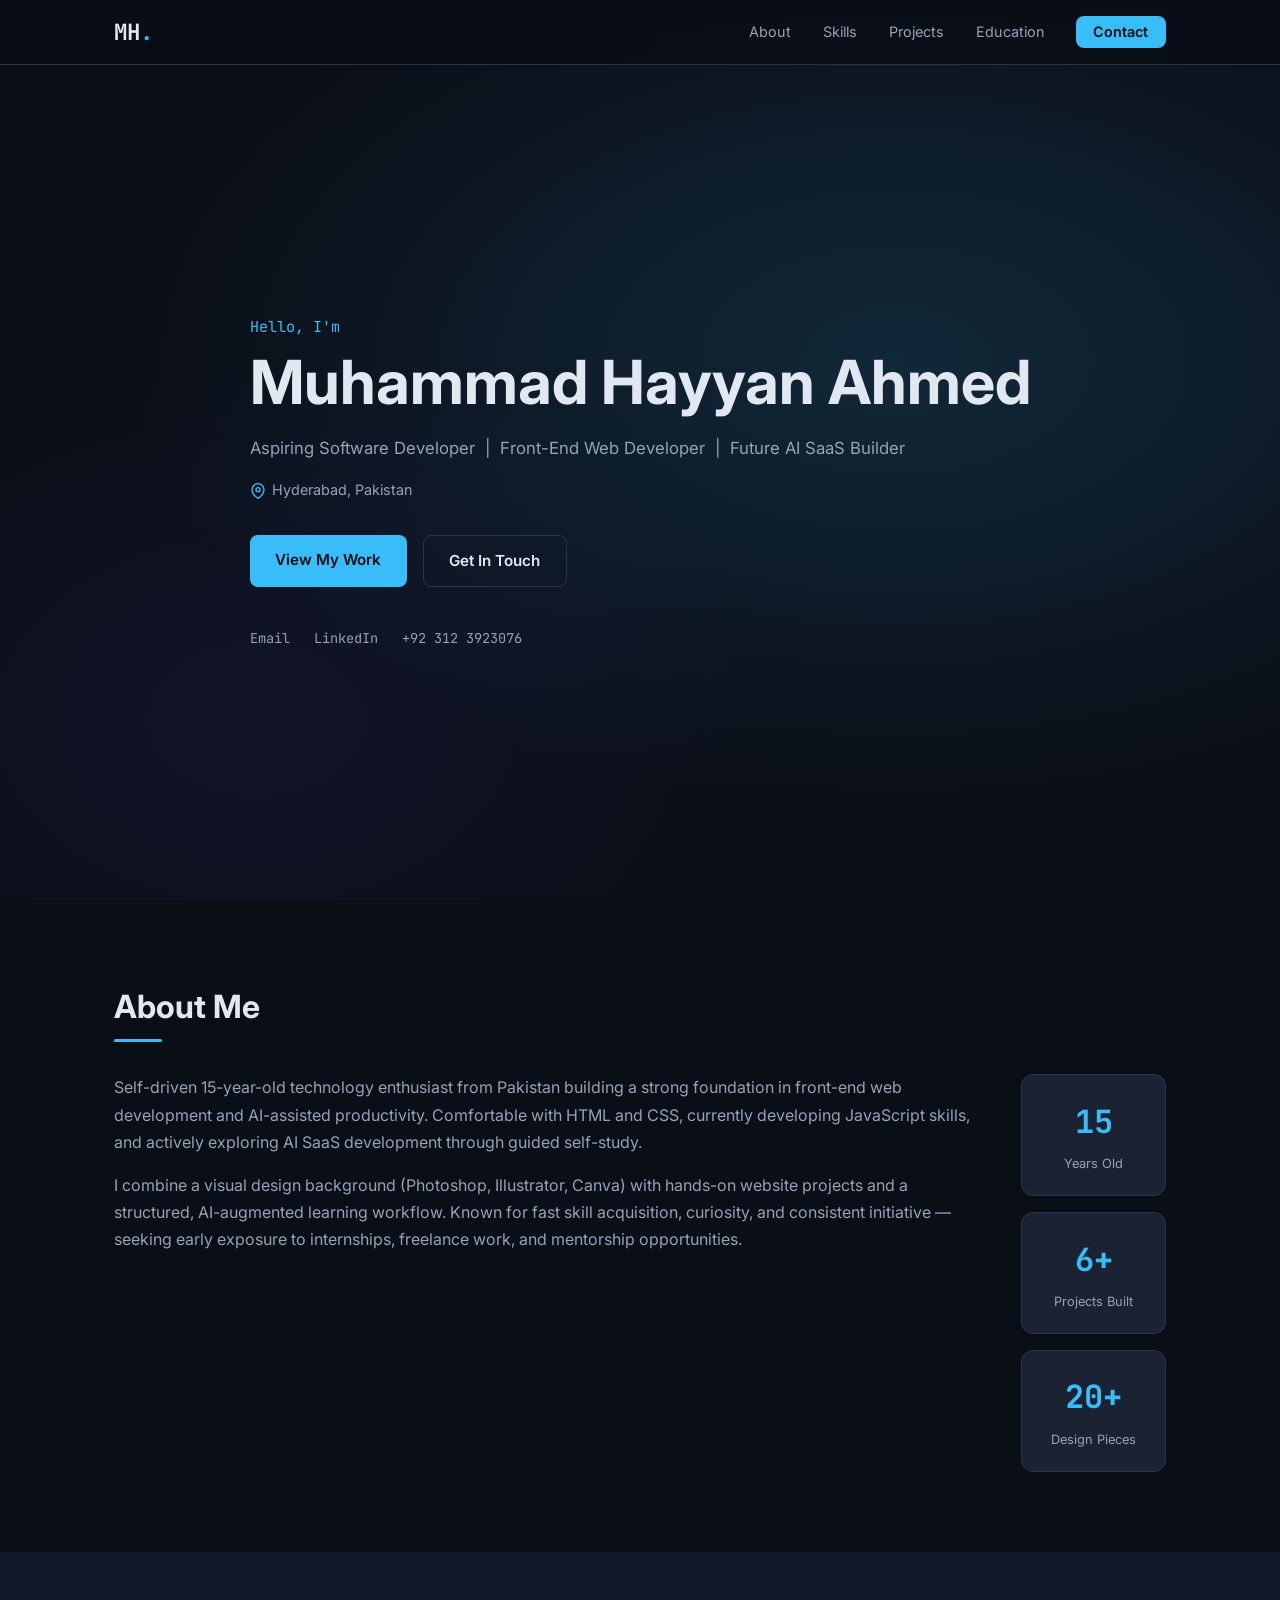
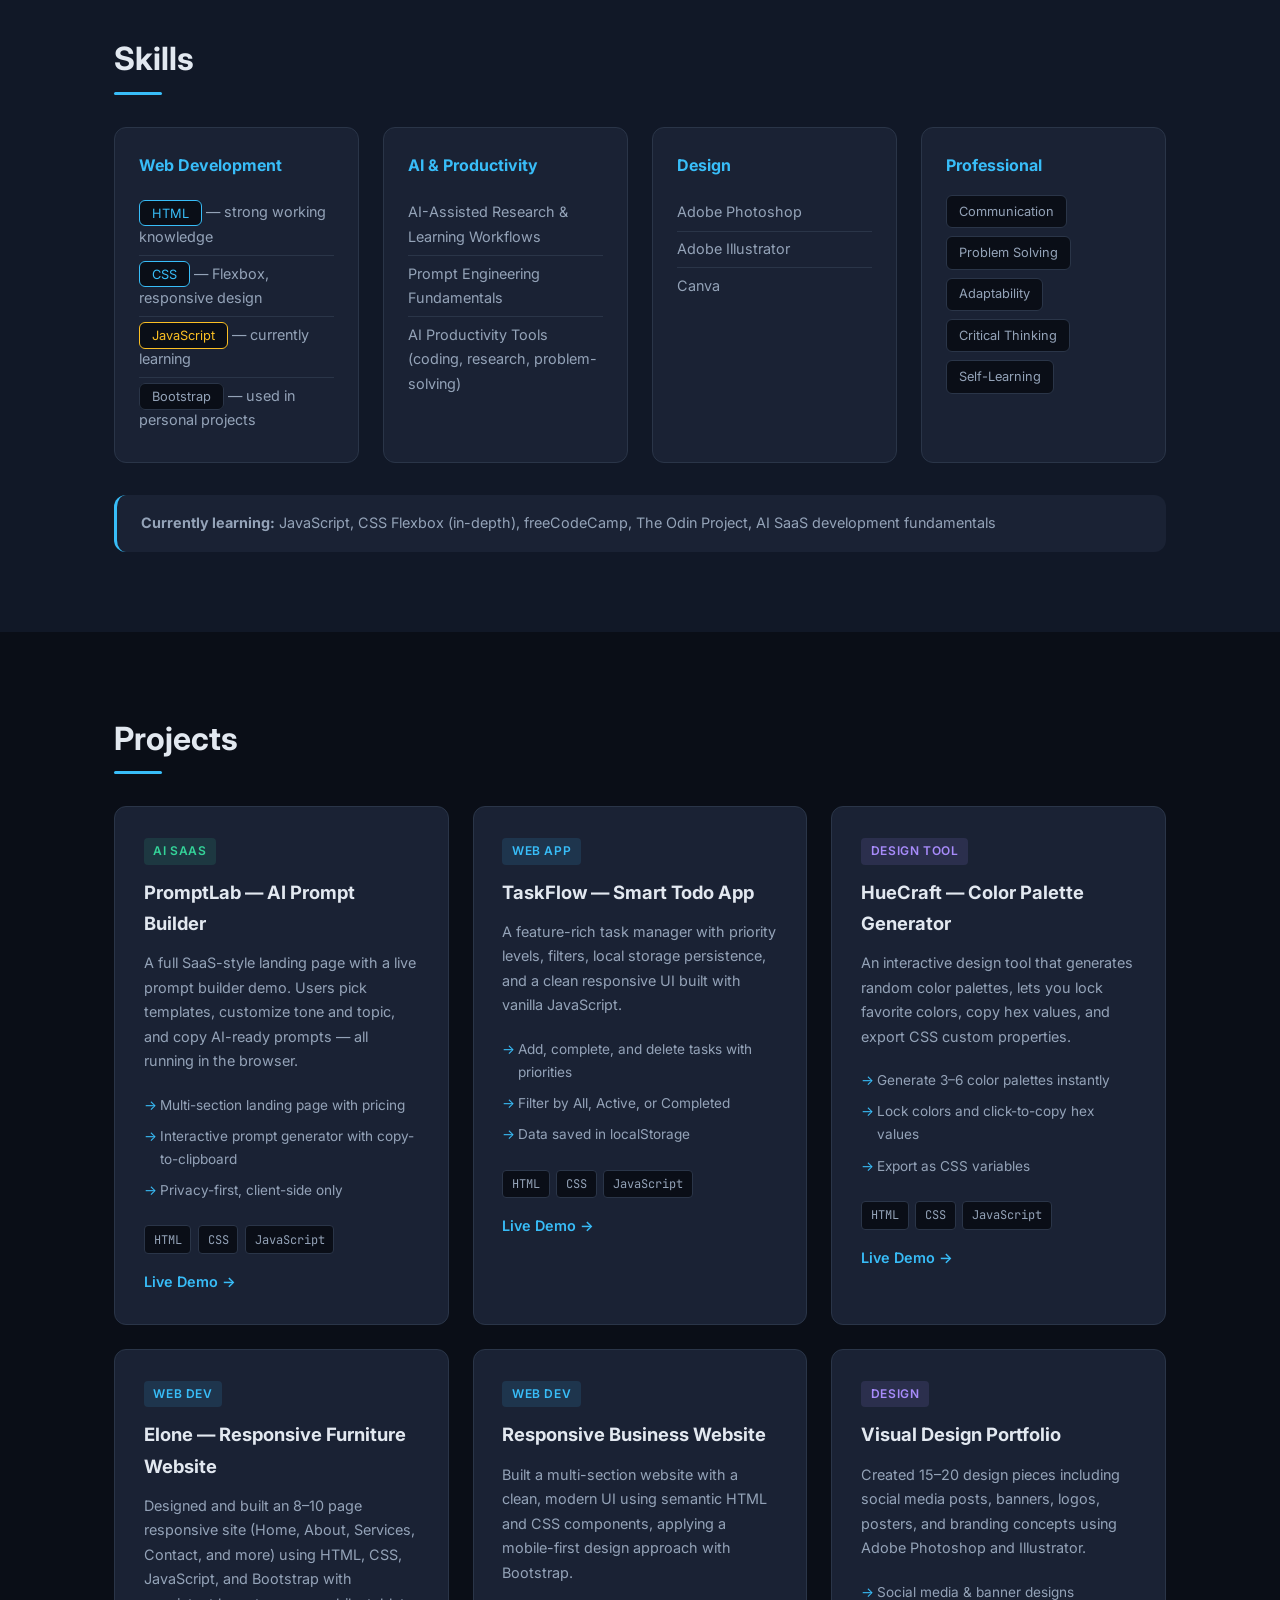
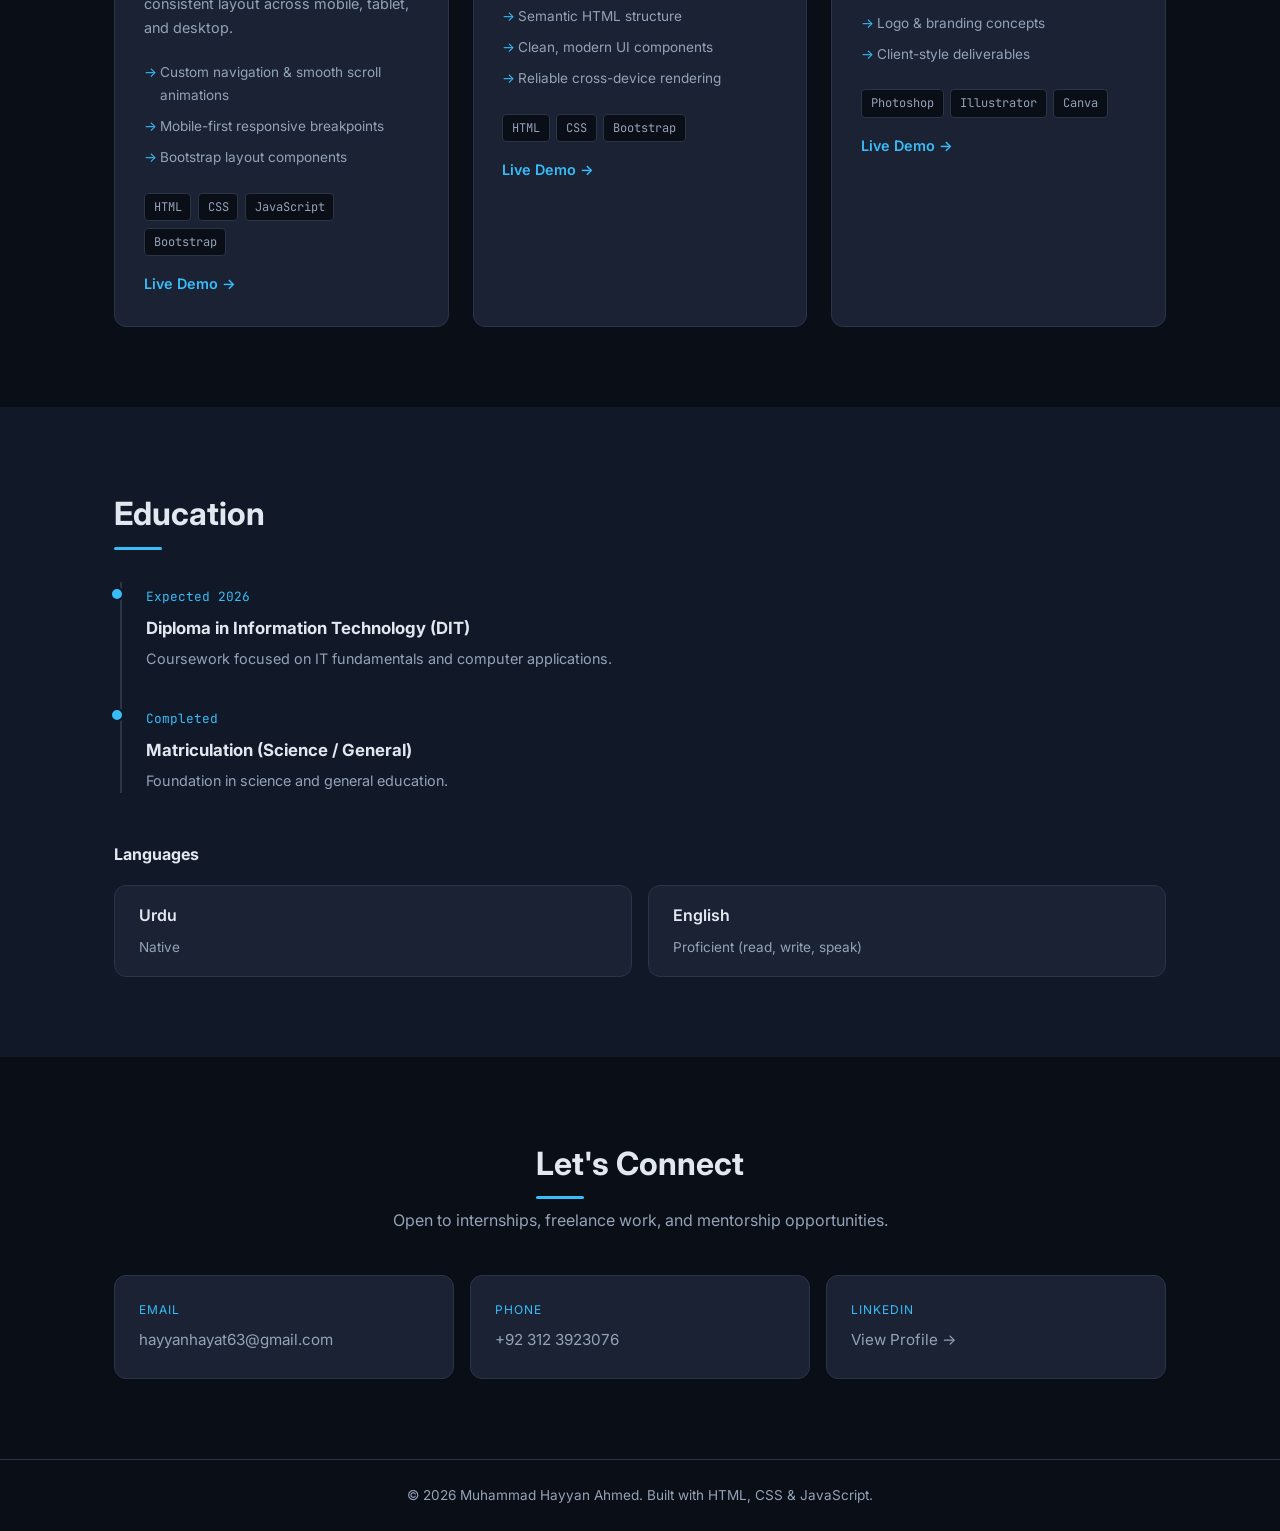
==== Hayyan.html @ 4a621d42 "Add personal portfolio with six interactive project demos." ====
<!DOCTYPE html>
<html lang="en">
<head>
  <meta charset="UTF-8">
  <meta name="viewport" content="width=device-width, initial-scale=1.0">
  <meta name="description" content="Muhammad Hayyan Ahmed — Aspiring Software Developer & Front-End Web Developer from Hyderabad, Pakistan.">
  <title>Muhammad Hayyan Ahmed | Portfolio</title>
  <link rel="stylesheet" href="styles.css">
  <link rel="preconnect" href="https://fonts.googleapis.com">
  <link rel="preconnect" href="https://fonts.gstatic.com" crossorigin>
  <link href="https://fonts.googleapis.com/css2?family=Inter:wght@400;500;600;700&family=JetBrains+Mono:wght@400;500&display=swap" rel="stylesheet">
</head>
<body>

  <header class="header" id="header">
    <nav class="nav container">
      <a href="#home" class="nav__logo">MH<span class="accent">.</span></a>
      <button class="nav__toggle" id="nav-toggle" aria-label="Toggle menu">
        <span></span><span></span><span></span>
      </button>
      <ul class="nav__menu" id="nav-menu">
        <li><a href="#about" class="nav__link">About</a></li>
        <li><a href="#skills" class="nav__link">Skills</a></li>
        <li><a href="#projects" class="nav__link">Projects</a></li>
        <li><a href="#education" class="nav__link">Education</a></li>
        <li><a href="#contact" class="nav__link nav__link--cta">Contact</a></li>
      </ul>
    </nav>
  </header>

  <main>
    <section class="hero" id="home">
      <div class="container hero__content">
        <p class="hero__greeting">Hello, I'm</p>
        <h1 class="hero__name">Muhammad Hayyan Ahmed</h1>
        <p class="hero__title">
          Aspiring Software Developer &nbsp;|&nbsp; Front-End Web Developer &nbsp;|&nbsp; Future AI SaaS Builder
        </p>
        <p class="hero__location">
          <svg width="16" height="16" viewBox="0 0 24 24" fill="none" stroke="currentColor" stroke-width="2"><path d="M21 10c0 7-9 13-9 13s-9-6-9-13a9 9 0 0 1 18 0z"/><circle cx="12" cy="10" r="3"/></svg>
          Hyderabad, Pakistan
        </p>
        <div class="hero__actions">
          <a href="#projects" class="btn btn--primary">View My Work</a>
          <a href="#contact" class="btn btn--outline">Get In Touch</a>
        </div>
        <div class="hero__social">
          <a href="mailto:hayyanhayat63@gmail.com" aria-label="Email">Email</a>
          <a href="https://linkedin.com/in/YOUR-LINKEDIN-USERNAME" target="_blank" rel="noopener" aria-label="LinkedIn">LinkedIn</a>
          <a href="tel:+923123923076" aria-label="Phone">+92 312 3923076</a>
        </div>
      </div>
      <div class="hero__bg"></div>
    </section>

    <section class="section" id="about">
      <div class="container">
        <h2 class="section__title">About Me</h2>
        <div class="about__grid">
          <div class="about__text">
            <p>
              Self-driven 15-year-old technology enthusiast from Pakistan building a strong foundation in front-end web development and AI-assisted productivity. Comfortable with HTML and CSS, currently developing JavaScript skills, and actively exploring AI SaaS development through guided self-study.
            </p>
            <p>
              I combine a visual design background (Photoshop, Illustrator, Canva) with hands-on website projects and a structured, AI-augmented learning workflow. Known for fast skill acquisition, curiosity, and consistent initiative — seeking early exposure to internships, freelance work, and mentorship opportunities.
            </p>
          </div>
          <div class="about__highlights">
            <div class="highlight-card">
              <span class="highlight-card__number">15</span>
              <span class="highlight-card__label">Years Old</span>
            </div>
            <div class="highlight-card">
              <span class="highlight-card__number">6+</span>
              <span class="highlight-card__label">Projects Built</span>
            </div>
            <div class="highlight-card">
              <span class="highlight-card__number">20+</span>
              <span class="highlight-card__label">Design Pieces</span>
            </div>
          </div>
        </div>
      </div>
    </section>

    <section class="section section--alt" id="skills">
      <div class="container">
        <h2 class="section__title">Skills</h2>
        <div class="skills__grid">
          <div class="skill-card">
            <h3 class="skill-card__title">Web Development</h3>
            <ul class="skill-list">
              <li><span class="skill-tag skill-tag--strong">HTML</span> — strong working knowledge</li>
              <li><span class="skill-tag skill-tag--strong">CSS</span> — Flexbox, responsive design</li>
              <li><span class="skill-tag skill-tag--learning">JavaScript</span> — currently learning</li>
              <li><span class="skill-tag">Bootstrap</span> — used in personal projects</li>
            </ul>
          </div>
          <div class="skill-card">
            <h3 class="skill-card__title">AI & Productivity</h3>
            <ul class="skill-list">
              <li>AI-Assisted Research & Learning Workflows</li>
              <li>Prompt Engineering Fundamentals</li>
              <li>AI Productivity Tools (coding, research, problem-solving)</li>
            </ul>
          </div>
          <div class="skill-card">
            <h3 class="skill-card__title">Design</h3>
            <ul class="skill-list">
              <li>Adobe Photoshop</li>
              <li>Adobe Illustrator</li>
              <li>Canva</li>
            </ul>
          </div>
          <div class="skill-card">
            <h3 class="skill-card__title">Professional</h3>
            <div class="skill-tags">
              <span class="skill-tag">Communication</span>
              <span class="skill-tag">Problem Solving</span>
              <span class="skill-tag">Adaptability</span>
              <span class="skill-tag">Critical Thinking</span>
              <span class="skill-tag">Self-Learning</span>
            </div>
          </div>
        </div>
        <p class="skills__learning">
          <strong>Currently learning:</strong> JavaScript, CSS Flexbox (in-depth), freeCodeCamp, The Odin Project, AI SaaS development fundamentals
        </p>
      </div>
    </section>

    <section class="section" id="projects">
      <div class="container">
        <h2 class="section__title">Projects</h2>
        <div class="projects__grid">

          <article class="project-card">
            <div class="project-card__header">
              <span class="project-card__badge project-card__badge--ai">AI SaaS</span>
              <h3 class="project-card__title">PromptLab — AI Prompt Builder</h3>
            </div>
            <p class="project-card__desc">
              A full SaaS-style landing page with a live prompt builder demo. Users pick templates, customize tone and topic, and copy AI-ready prompts — all running in the browser.
            </p>
            <ul class="project-card__features">
              <li>Multi-section landing page with pricing</li>
              <li>Interactive prompt generator with copy-to-clipboard</li>
              <li>Privacy-first, client-side only</li>
            </ul>
            <div class="project-card__tags">
              <span>HTML</span><span>CSS</span><span>JavaScript</span>
            </div>
            <a href="projects/promptlab/index.html" class="project-card__link" target="_blank">Live Demo →</a>
          </article>

          <article class="project-card">
            <div class="project-card__header">
              <span class="project-card__badge">Web App</span>
              <h3 class="project-card__title">TaskFlow — Smart Todo App</h3>
            </div>
            <p class="project-card__desc">
              A feature-rich task manager with priority levels, filters, local storage persistence, and a clean responsive UI built with vanilla JavaScript.
            </p>
            <ul class="project-card__features">
              <li>Add, complete, and delete tasks with priorities</li>
              <li>Filter by All, Active, or Completed</li>
              <li>Data saved in localStorage</li>
            </ul>
            <div class="project-card__tags">
              <span>HTML</span><span>CSS</span><span>JavaScript</span>
            </div>
            <a href="projects/taskflow/index.html" class="project-card__link" target="_blank">Live Demo →</a>
          </article>

          <article class="project-card">
            <div class="project-card__header">
              <span class="project-card__badge project-card__badge--design">Design Tool</span>
              <h3 class="project-card__title">HueCraft — Color Palette Generator</h3>
            </div>
            <p class="project-card__desc">
              An interactive design tool that generates random color palettes, lets you lock favorite colors, copy hex values, and export CSS custom properties.
            </p>
            <ul class="project-card__features">
              <li>Generate 3–6 color palettes instantly</li>
              <li>Lock colors and click-to-copy hex values</li>
              <li>Export as CSS variables</li>
            </ul>
            <div class="project-card__tags">
              <span>HTML</span><span>CSS</span><span>JavaScript</span>
            </div>
            <a href="projects/huecraft/index.html" class="project-card__link" target="_blank">Live Demo →</a>
          </article>

          <article class="project-card">
            <div class="project-card__header">
              <span class="project-card__badge">Web Dev</span>
              <h3 class="project-card__title">Elone — Responsive Furniture Website</h3>
            </div>
            <p class="project-card__desc">
              Designed and built an 8–10 page responsive site (Home, About, Services, Contact, and more) using HTML, CSS, JavaScript, and Bootstrap with consistent layout across mobile, tablet, and desktop.
            </p>
            <ul class="project-card__features">
              <li>Custom navigation & smooth scroll animations</li>
              <li>Mobile-first responsive breakpoints</li>
              <li>Bootstrap layout components</li>
            </ul>
            <div class="project-card__tags">
              <span>HTML</span><span>CSS</span><span>JavaScript</span><span>Bootstrap</span>
            </div>
            <a href="projects/elone/index.html" class="project-card__link" target="_blank">Live Demo →</a>
          </article>

          <article class="project-card">
            <div class="project-card__header">
              <span class="project-card__badge">Web Dev</span>
              <h3 class="project-card__title">Responsive Business Website</h3>
            </div>
            <p class="project-card__desc">
              Built a multi-section website with a clean, modern UI using semantic HTML and CSS components, applying a mobile-first design approach with Bootstrap.
            </p>
            <ul class="project-card__features">
              <li>Semantic HTML structure</li>
              <li>Clean, modern UI components</li>
              <li>Reliable cross-device rendering</li>
            </ul>
            <div class="project-card__tags">
              <span>HTML</span><span>CSS</span><span>Bootstrap</span>
            </div>
            <a href="projects/business/index.html" class="project-card__link" target="_blank">Live Demo →</a>
          </article>

          <article class="project-card">
            <div class="project-card__header">
              <span class="project-card__badge project-card__badge--design">Design</span>
              <h3 class="project-card__title">Visual Design Portfolio</h3>
            </div>
            <p class="project-card__desc">
              Created 15–20 design pieces including social media posts, banners, logos, posters, and branding concepts using Adobe Photoshop and Illustrator.
            </p>
            <ul class="project-card__features">
              <li>Social media & banner designs</li>
              <li>Logo & branding concepts</li>
              <li>Client-style deliverables</li>
            </ul>
            <div class="project-card__tags">
              <span>Photoshop</span><span>Illustrator</span><span>Canva</span>
            </div>
            <a href="projects/design-portfolio/index.html" class="project-card__link" target="_blank">Live Demo →</a>
          </article>

        </div>
      </div>
    </section>

    <section class="section section--alt" id="education">
      <div class="container">
        <h2 class="section__title">Education</h2>
        <div class="timeline">
          <div class="timeline__item">
            <div class="timeline__dot"></div>
            <div class="timeline__content">
              <span class="timeline__date">Expected 2026</span>
              <h3>Diploma in Information Technology (DIT)</h3>
              <p>Coursework focused on IT fundamentals and computer applications.</p>
            </div>
          </div>
          <div class="timeline__item">
            <div class="timeline__dot"></div>
            <div class="timeline__content">
              <span class="timeline__date">Completed</span>
              <h3>Matriculation (Science / General)</h3>
              <p>Foundation in science and general education.</p>
            </div>
          </div>
        </div>
        <div class="languages">
          <h3>Languages</h3>
          <div class="languages__list">
            <div class="language-item">
              <span class="language-item__name">Urdu</span>
              <span class="language-item__level">Native</span>
            </div>
            <div class="language-item">
              <span class="language-item__name">English</span>
              <span class="language-item__level">Proficient (read, write, speak)</span>
            </div>
          </div>
        </div>
      </div>
    </section>

    <section class="section contact" id="contact">
      <div class="container">
        <h2 class="section__title">Let's Connect</h2>
        <p class="contact__subtitle">
          Open to internships, freelance work, and mentorship opportunities.
        </p>
        <div class="contact__grid">
          <a href="mailto:hayyanhayat63@gmail.com" class="contact-card">
            <span class="contact-card__label">Email</span>
            <span class="contact-card__value">hayyanhayat63@gmail.com</span>
          </a>
          <a href="tel:+923123923076" class="contact-card">
            <span class="contact-card__label">Phone</span>
            <span class="contact-card__value">+92 312 3923076</span>
          </a>
          <a href="https://linkedin.com/in/YOUR-LINKEDIN-USERNAME" target="_blank" rel="noopener" class="contact-card">
            <span class="contact-card__label">LinkedIn</span>
            <span class="contact-card__value">View Profile →</span>
          </a>
        </div>
      </div>
    </section>
  </main>

  <footer class="footer">
    <div class="container">
      <p>&copy; 2026 Muhammad Hayyan Ahmed. Built with HTML, CSS & JavaScript.</p>
    </div>
  </footer>

  <script src="script.js"></script>
    </body>
</html>
---- styles.css ----
:root {
  --bg: #0a0e17;
  --bg-alt: #111827;
  --surface: #1a2234;
  --border: #2a3548;
  --text: #e2e8f0;
  --text-muted: #94a3b8;
  --accent: #38bdf8;
  --accent-hover: #7dd3fc;
  --accent-glow: rgba(56, 189, 248, 0.15);
  --font: 'Inter', system-ui, sans-serif;
  --font-mono: 'JetBrains Mono', monospace;
  --radius: 12px;
  --transition: 0.25s ease;
}

*, *::before, *::after {
  box-sizing: border-box;
  margin: 0;
  padding: 0;
}

html {
  scroll-behavior: smooth;
}

body {
  font-family: var(--font);
  background: var(--bg);
  color: var(--text);
  line-height: 1.7;
}

a {
  color: inherit;
  text-decoration: none;
}

ul {
  list-style: none;
}

img {
  max-width: 100%;
  display: block;
}

.container {
  max-width: 1100px;
  margin: 0 auto;
  padding: 0 1.5rem;
}

.accent {
  color: var(--accent);
}

.header {
  position: fixed;
  top: 0;
  left: 0;
  right: 0;
  z-index: 100;
  background: rgba(10, 14, 23, 0.85);
  backdrop-filter: blur(12px);
  border-bottom: 1px solid var(--border);
}

.nav {
  display: flex;
  align-items: center;
  justify-content: space-between;
  height: 64px;
}

.nav__logo {
  font-size: 1.4rem;
  font-weight: 700;
  font-family: var(--font-mono);
}

.nav__menu {
  display: flex;
  gap: 2rem;
  align-items: center;
}

.nav__link {
  font-size: 0.9rem;
  color: var(--text-muted);
  transition: color var(--transition);
}

.nav__link:hover {
  color: var(--accent);
}

.nav__link--cta {
  background: var(--accent);
  color: var(--bg) !important;
  padding: 0.45rem 1.1rem;
  border-radius: 8px;
  font-weight: 600;
}

.nav__link--cta:hover {
  background: var(--accent-hover);
}

.nav__toggle {
  display: none;
  flex-direction: column;
  gap: 5px;
  background: none;
  border: none;
  cursor: pointer;
  padding: 4px;
}

.nav__toggle span {
  display: block;
  width: 24px;
  height: 2px;
  background: var(--text);
  transition: var(--transition);
}

.hero {
  position: relative;
  min-height: 100vh;
  display: flex;
  align-items: center;
  padding-top: 64px;
  overflow: hidden;
}

.hero__bg {
  position: absolute;
  inset: 0;
  background:
    radial-gradient(ellipse 60% 50% at 70% 40%, var(--accent-glow), transparent),
    radial-gradient(ellipse 40% 40% at 20% 80%, rgba(99, 102, 241, 0.08), transparent);
  pointer-events: none;
}

.hero__content {
  position: relative;
  z-index: 1;
  padding: 4rem 1.5rem;
}

.hero__greeting {
  font-family: var(--font-mono);
  color: var(--accent);
  font-size: 0.95rem;
  margin-bottom: 0.5rem;
}

.hero__name {
  font-size: clamp(2.2rem, 6vw, 3.8rem);
  font-weight: 700;
  line-height: 1.15;
  margin-bottom: 1rem;
}

.hero__title {
  color: var(--text-muted);
  font-size: clamp(0.9rem, 2.5vw, 1.05rem);
  max-width: 680px;
  margin-bottom: 1rem;
}

.hero__location {
  display: flex;
  align-items: center;
  gap: 0.4rem;
  color: var(--text-muted);
  font-size: 0.9rem;
  margin-bottom: 2rem;
}

.hero__location svg {
  color: var(--accent);
}

.hero__actions {
  display: flex;
  gap: 1rem;
  flex-wrap: wrap;
  margin-bottom: 2.5rem;
}

.btn {
  display: inline-block;
  padding: 0.75rem 1.6rem;
  border-radius: 8px;
  font-weight: 600;
  font-size: 0.95rem;
  transition: var(--transition);
}

.btn--primary {
  background: var(--accent);
  color: var(--bg);
}

.btn--primary:hover {
  background: var(--accent-hover);
  transform: translateY(-2px);
}

.btn--outline {
  border: 1px solid var(--border);
  color: var(--text);
}

.btn--outline:hover {
  border-color: var(--accent);
  color: var(--accent);
}

.hero__social {
  display: flex;
  gap: 1.5rem;
  flex-wrap: wrap;
}

.hero__social a {
  font-size: 0.85rem;
  color: var(--text-muted);
  font-family: var(--font-mono);
  transition: color var(--transition);
}

.hero__social a:hover {
  color: var(--accent);
}

.section {
  padding: 5rem 0;
}

.section--alt {
  background: var(--bg-alt);
}

.section__title {
  font-size: clamp(1.6rem, 4vw, 2rem);
  margin-bottom: 2.5rem;
  position: relative;
  display: inline-block;
}

.section__title::after {
  content: '';
  position: absolute;
  bottom: -8px;
  left: 0;
  width: 48px;
  height: 3px;
  background: var(--accent);
  border-radius: 2px;
}

.about__grid {
  display: grid;
  grid-template-columns: 1fr auto;
  gap: 3rem;
  align-items: start;
}

.about__text p {
  color: var(--text-muted);
  margin-bottom: 1rem;
}

.about__highlights {
  display: flex;
  flex-direction: column;
  gap: 1rem;
}

.highlight-card {
  background: var(--surface);
  border: 1px solid var(--border);
  border-radius: var(--radius);
  padding: 1.2rem 1.8rem;
  text-align: center;
  min-width: 140px;
}

.highlight-card__number {
  display: block;
  font-size: 2rem;
  font-weight: 700;
  color: var(--accent);
  font-family: var(--font-mono);
}

.highlight-card__label {
  font-size: 0.8rem;
  color: var(--text-muted);
}

.skills__grid {
  display: grid;
  grid-template-columns: repeat(auto-fit, minmax(240px, 1fr));
  gap: 1.5rem;
  margin-bottom: 2rem;
}

.skill-card {
  background: var(--surface);
  border: 1px solid var(--border);
  border-radius: var(--radius);
  padding: 1.5rem;
}

.skill-card__title {
  font-size: 1rem;
  margin-bottom: 1rem;
  color: var(--accent);
}

.skill-list li {
  color: var(--text-muted);
  font-size: 0.9rem;
  padding: 0.35rem 0;
  border-bottom: 1px solid var(--border);
}

.skill-list li:last-child {
  border-bottom: none;
}

.skill-tags {
  display: flex;
  flex-wrap: wrap;
  gap: 0.5rem;
}

.skill-tag {
  background: var(--bg);
  border: 1px solid var(--border);
  padding: 0.3rem 0.75rem;
  border-radius: 6px;
  font-size: 0.8rem;
  color: var(--text-muted);
}

.skill-tag--strong {
  border-color: var(--accent);
  color: var(--accent);
}

.skill-tag--learning {
  border-color: #fbbf24;
  color: #fbbf24;
}

.skills__learning {
  color: var(--text-muted);
  font-size: 0.9rem;
  padding: 1rem 1.5rem;
  background: var(--surface);
  border-radius: var(--radius);
  border-left: 3px solid var(--accent);
}

.projects__grid {
  display: grid;
  grid-template-columns: repeat(auto-fit, minmax(300px, 1fr));
  gap: 1.5rem;
}

.project-card {
  background: var(--surface);
  border: 1px solid var(--border);
  border-radius: var(--radius);
  padding: 1.8rem;
  transition: var(--transition);
}

.project-card:hover {
  border-color: var(--accent);
  transform: translateY(-4px);
  box-shadow: 0 8px 32px var(--accent-glow);
}

.project-card__badge {
  display: inline-block;
  font-size: 0.75rem;
  font-weight: 600;
  text-transform: uppercase;
  letter-spacing: 0.05em;
  background: rgba(56, 189, 248, 0.12);
  color: var(--accent);
  padding: 0.2rem 0.6rem;
  border-radius: 4px;
  margin-bottom: 0.75rem;
}

.project-card__badge--design {
  background: rgba(167, 139, 250, 0.12);
  color: #a78bfa;
}

.project-card__badge--ai {
  background: rgba(52, 211, 153, 0.12);
  color: #34d399;
}

.project-card__link {
  display: inline-block;
  margin-top: 1rem;
  font-size: 0.9rem;
  font-weight: 600;
  color: var(--accent);
  transition: color var(--transition);
}

.project-card__link:hover {
  color: var(--accent-hover);
}

.project-card__title {
  font-size: 1.15rem;
  margin-bottom: 0.75rem;
}

.project-card__desc {
  color: var(--text-muted);
  font-size: 0.9rem;
  margin-bottom: 1rem;
}

.project-card__features li {
  color: var(--text-muted);
  font-size: 0.85rem;
  padding: 0.25rem 0;
  padding-left: 1rem;
  position: relative;
}

.project-card__features li::before {
  content: '→';
  position: absolute;
  left: 0;
  color: var(--accent);
}

.project-card__tags {
  display: flex;
  flex-wrap: wrap;
  gap: 0.4rem;
  margin-top: 1.2rem;
}

.project-card__tags span {
  font-size: 0.75rem;
  font-family: var(--font-mono);
  background: var(--bg);
  border: 1px solid var(--border);
  padding: 0.2rem 0.55rem;
  border-radius: 4px;
  color: var(--text-muted);
}

.timeline {
  position: relative;
  padding-left: 2rem;
  margin-bottom: 3rem;
}

.timeline::before {
  content: '';
  position: absolute;
  left: 6px;
  top: 0;
  bottom: 0;
  width: 2px;
  background: var(--border);
}

.timeline__item {
  position: relative;
  margin-bottom: 2rem;
}

.timeline__dot {
  position: absolute;
  left: -2rem;
  top: 0.3rem;
  width: 14px;
  height: 14px;
  background: var(--accent);
  border-radius: 50%;
  border: 2px solid var(--bg-alt);
  transform: translateX(-4px);
}

.timeline__date {
  font-size: 0.8rem;
  font-family: var(--font-mono);
  color: var(--accent);
}

.timeline__content h3 {
  font-size: 1.05rem;
  margin: 0.3rem 0;
}

.timeline__content p {
  color: var(--text-muted);
  font-size: 0.9rem;
}

.languages h3 {
  font-size: 1rem;
  margin-bottom: 1rem;
}

.languages__list {
  display: flex;
  gap: 1rem;
  flex-wrap: wrap;
}

.language-item {
  background: var(--surface);
  border: 1px solid var(--border);
  border-radius: var(--radius);
  padding: 1rem 1.5rem;
  flex: 1;
  min-width: 200px;
}

.language-item__name {
  display: block;
  font-weight: 600;
  margin-bottom: 0.25rem;
}

.language-item__level {
  font-size: 0.85rem;
  color: var(--text-muted);
}

.contact {
  text-align: center;
}

.contact__subtitle {
  color: var(--text-muted);
  margin: -1.5rem 0 2.5rem;
}

.contact__grid {
  display: grid;
  grid-template-columns: repeat(auto-fit, minmax(240px, 1fr));
  gap: 1rem;
}

.contact-card {
  background: var(--surface);
  border: 1px solid var(--border);
  border-radius: var(--radius);
  padding: 1.5rem;
  transition: var(--transition);
  text-align: left;
}

.contact-card:hover {
  border-color: var(--accent);
  transform: translateY(-3px);
}

.contact-card__label {
  display: block;
  font-size: 0.75rem;
  text-transform: uppercase;
  letter-spacing: 0.08em;
  color: var(--accent);
  margin-bottom: 0.4rem;
}

.contact-card__value {
  font-size: 0.95rem;
  color: var(--text-muted);
}

.footer {
  border-top: 1px solid var(--border);
  padding: 1.5rem 0;
  text-align: center;
  color: var(--text-muted);
  font-size: 0.85rem;
}

@media (max-width: 768px) {
  .nav__toggle {
    display: flex;
  }

  .nav__menu {
    position: fixed;
    top: 64px;
    left: 0;
    right: 0;
    background: var(--bg-alt);
    flex-direction: column;
    padding: 2rem;
    gap: 1.5rem;
    border-bottom: 1px solid var(--border);
    transform: translateY(-120%);
    opacity: 0;
    transition: var(--transition);
    pointer-events: none;
  }

  .nav__menu.active {
    transform: translateY(0);
    opacity: 1;
    pointer-events: all;
  }

  .about__grid {
    grid-template-columns: 1fr;
  }

  .about__highlights {
    flex-direction: row;
    flex-wrap: wrap;
  }

  .highlight-card {
    flex: 1;
    min-width: 100px;
  }
}
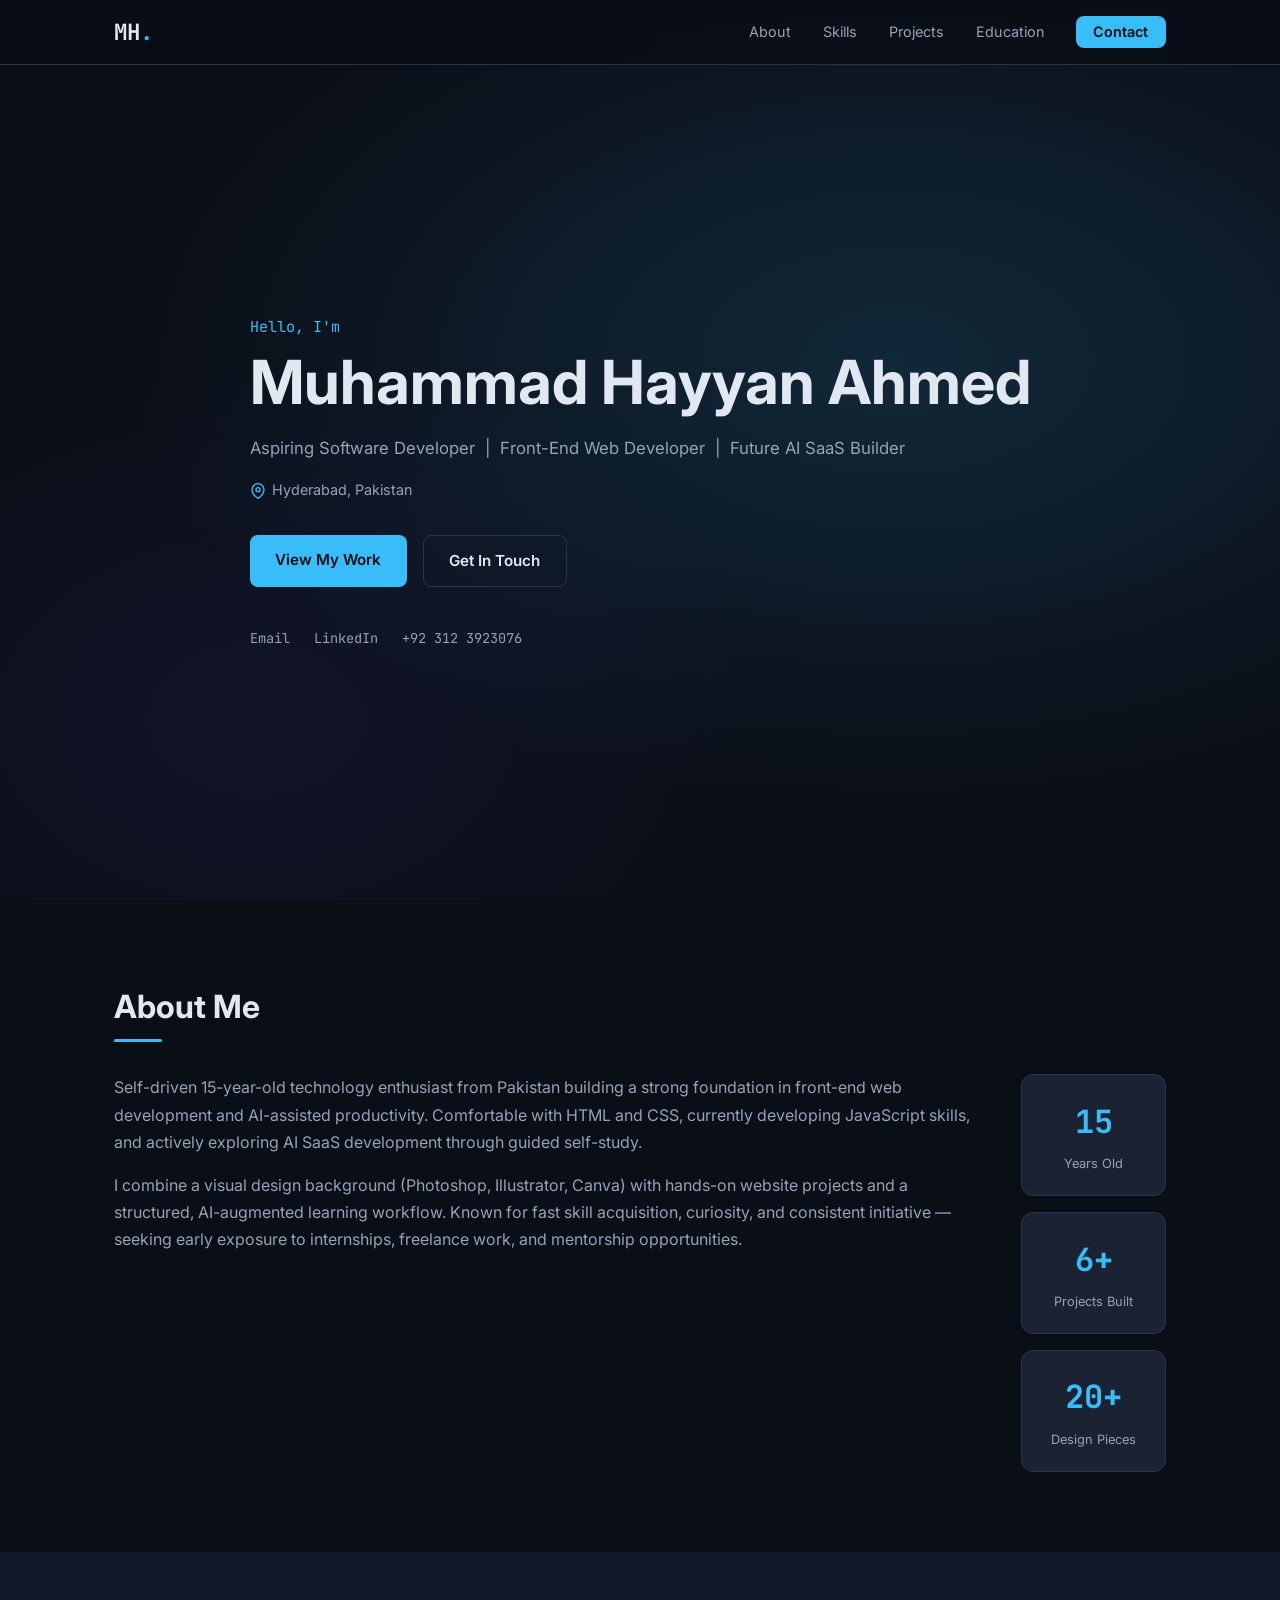
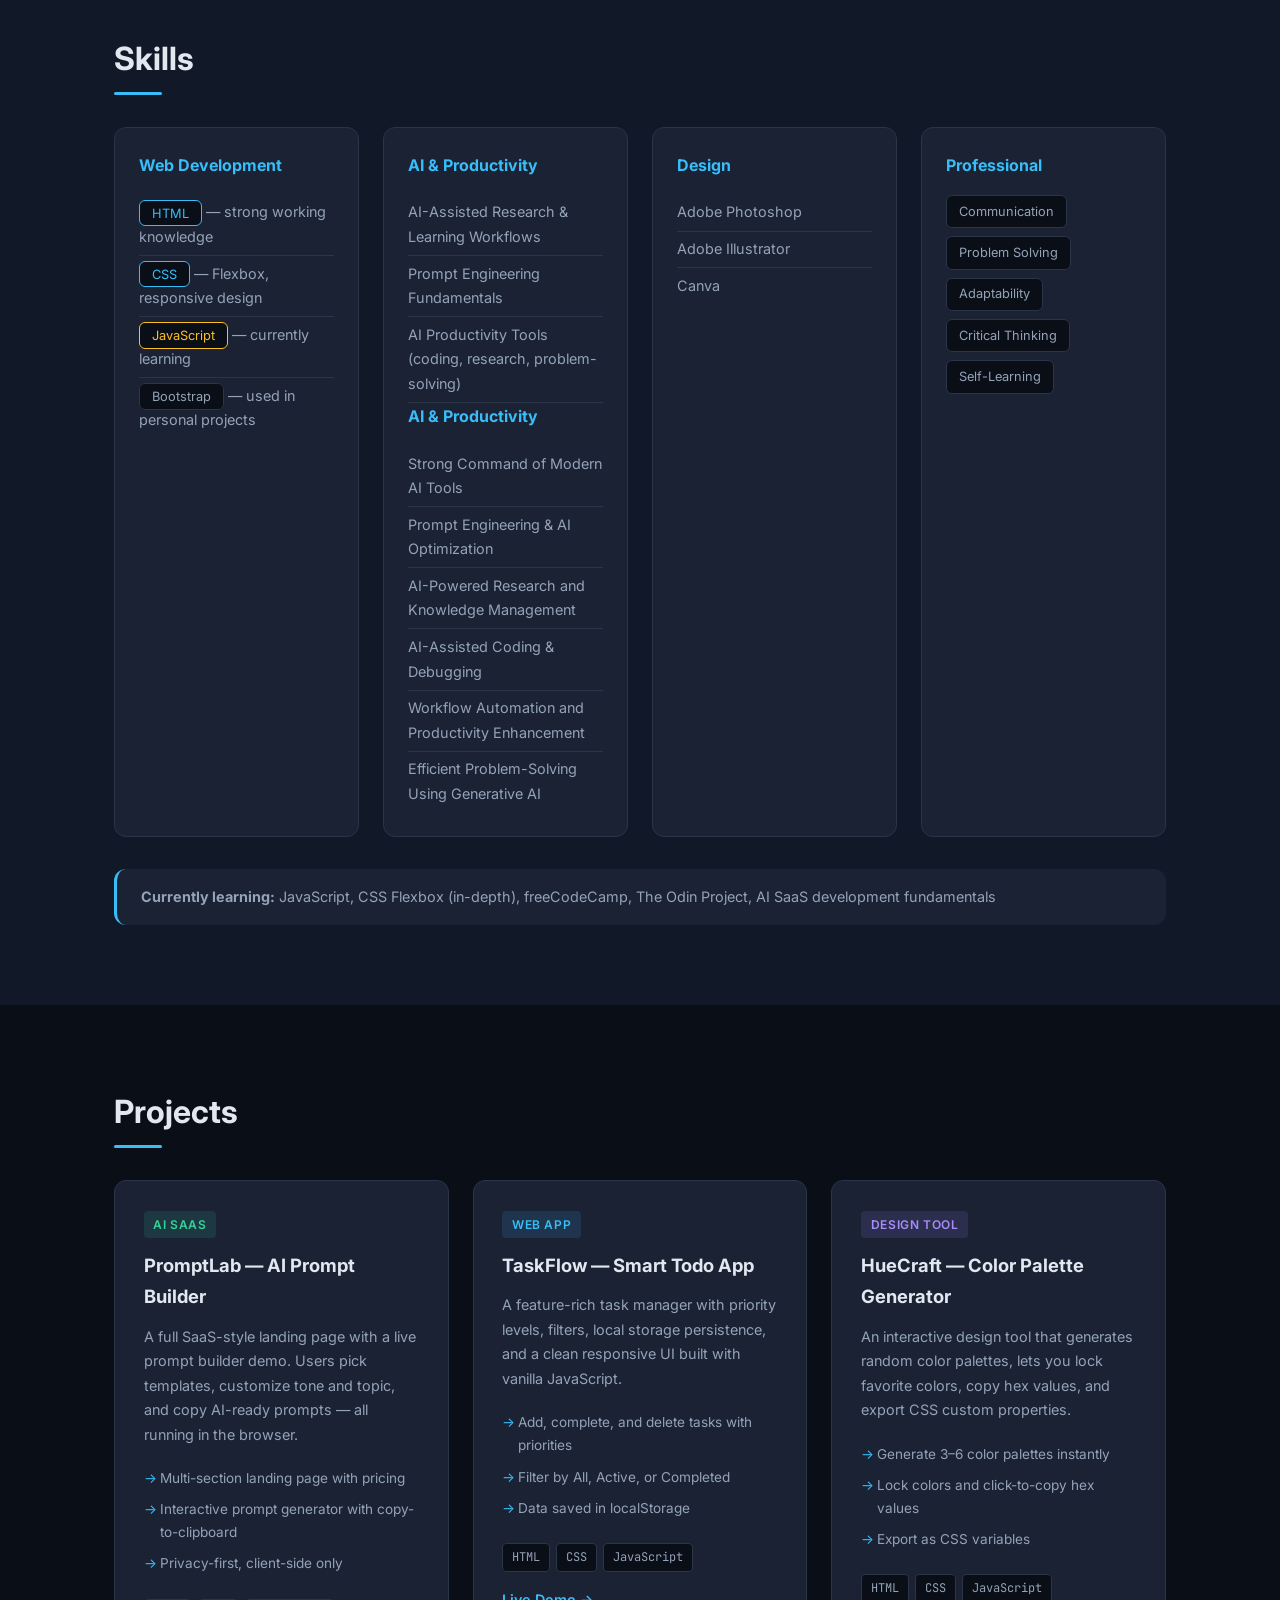
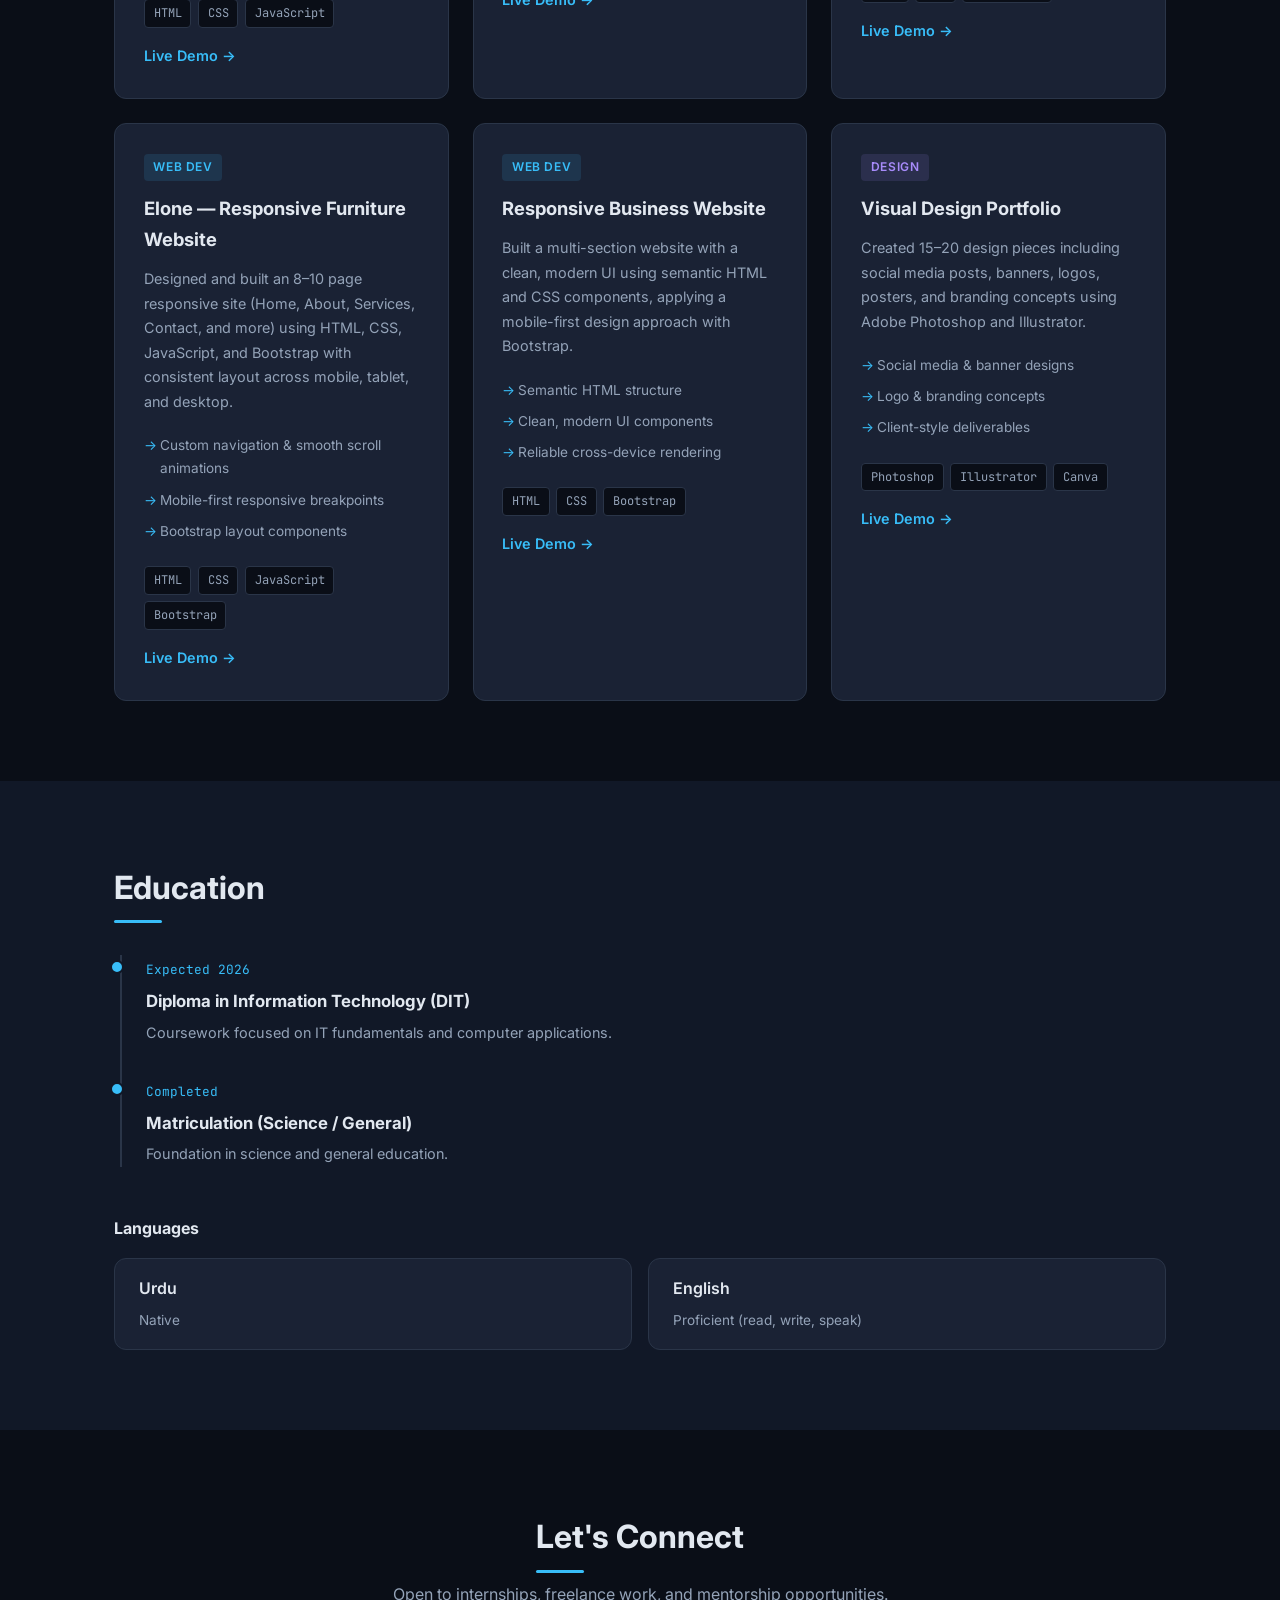
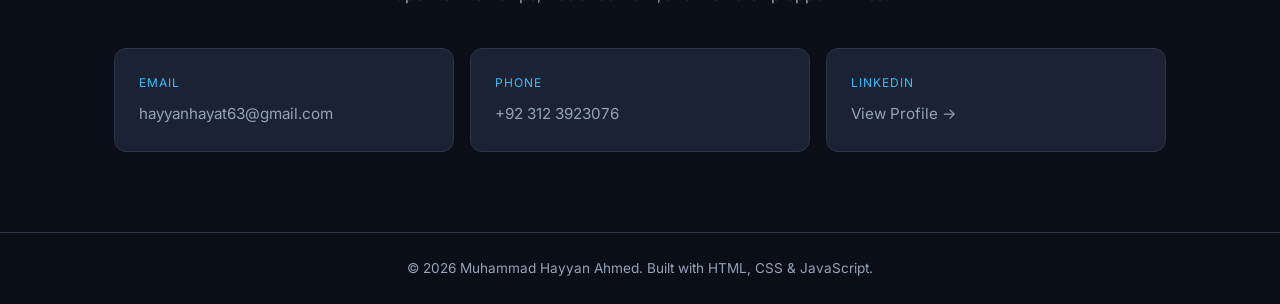
==== commit f956d76e: "Update skill list with AI and productivity skills Added new skills related to AI and productivity." ====
--- a/Hayyan.html
+++ b/Hayyan.html
@@ -46,7 +46,7 @@
         </div>
         <div class="hero__social">
           <a href="mailto:hayyanhayat63@gmail.com" aria-label="Email">Email</a>
-          <a href="https://linkedin.com/in/YOUR-LINKEDIN-USERNAME" target="_blank" rel="noopener" aria-label="LinkedIn">LinkedIn</a>
+          <a href="https://www.linkedin.com/in/hayyan-hayat-a015693a9?utm_source=share_via&utm_content=profile&utm_medium=member_android" target="_blank" rel="noopener" aria-label="LinkedIn">LinkedIn</a>
           <a href="tel:+923123923076" aria-label="Phone">+92 312 3923076</a>
         </div>
       </div>
@@ -102,6 +102,16 @@
               <li>AI-Assisted Research & Learning Workflows</li>
               <li>Prompt Engineering Fundamentals</li>
               <li>AI Productivity Tools (coding, research, problem-solving)</li>
+              <h3 class="skill-card__title">AI & Productivity</h3>
+<ul class="skill-list">
+  <li>Strong Command of Modern AI Tools</li>
+  <li>Prompt Engineering & AI Optimization</li>
+  <li>AI-Powered Research and Knowledge Management</li>
+  <li>AI-Assisted Coding & Debugging</li>
+  <li>Workflow Automation and Productivity Enhancement</li>
+  <li>Efficient Problem-Solving Using Generative AI</li>
+</ul>
+            
             </ul>
           </div>
           <div class="skill-card">
@@ -304,7 +314,7 @@
             <span class="contact-card__label">Phone</span>
             <span class="contact-card__value">+92 312 3923076</span>
           </a>
-          <a href="https://linkedin.com/in/YOUR-LINKEDIN-USERNAME" target="_blank" rel="noopener" class="contact-card">
+          <a href="https://www.linkedin.com/in/hayyan-hayat-a015693a9?utm_source=share_via&utm_content=profile&utm_medium=member_android" target="_blank" rel="noopener" class="contact-card">
             <span class="contact-card__label">LinkedIn</span>
             <span class="contact-card__value">View Profile →</span>
           </a>
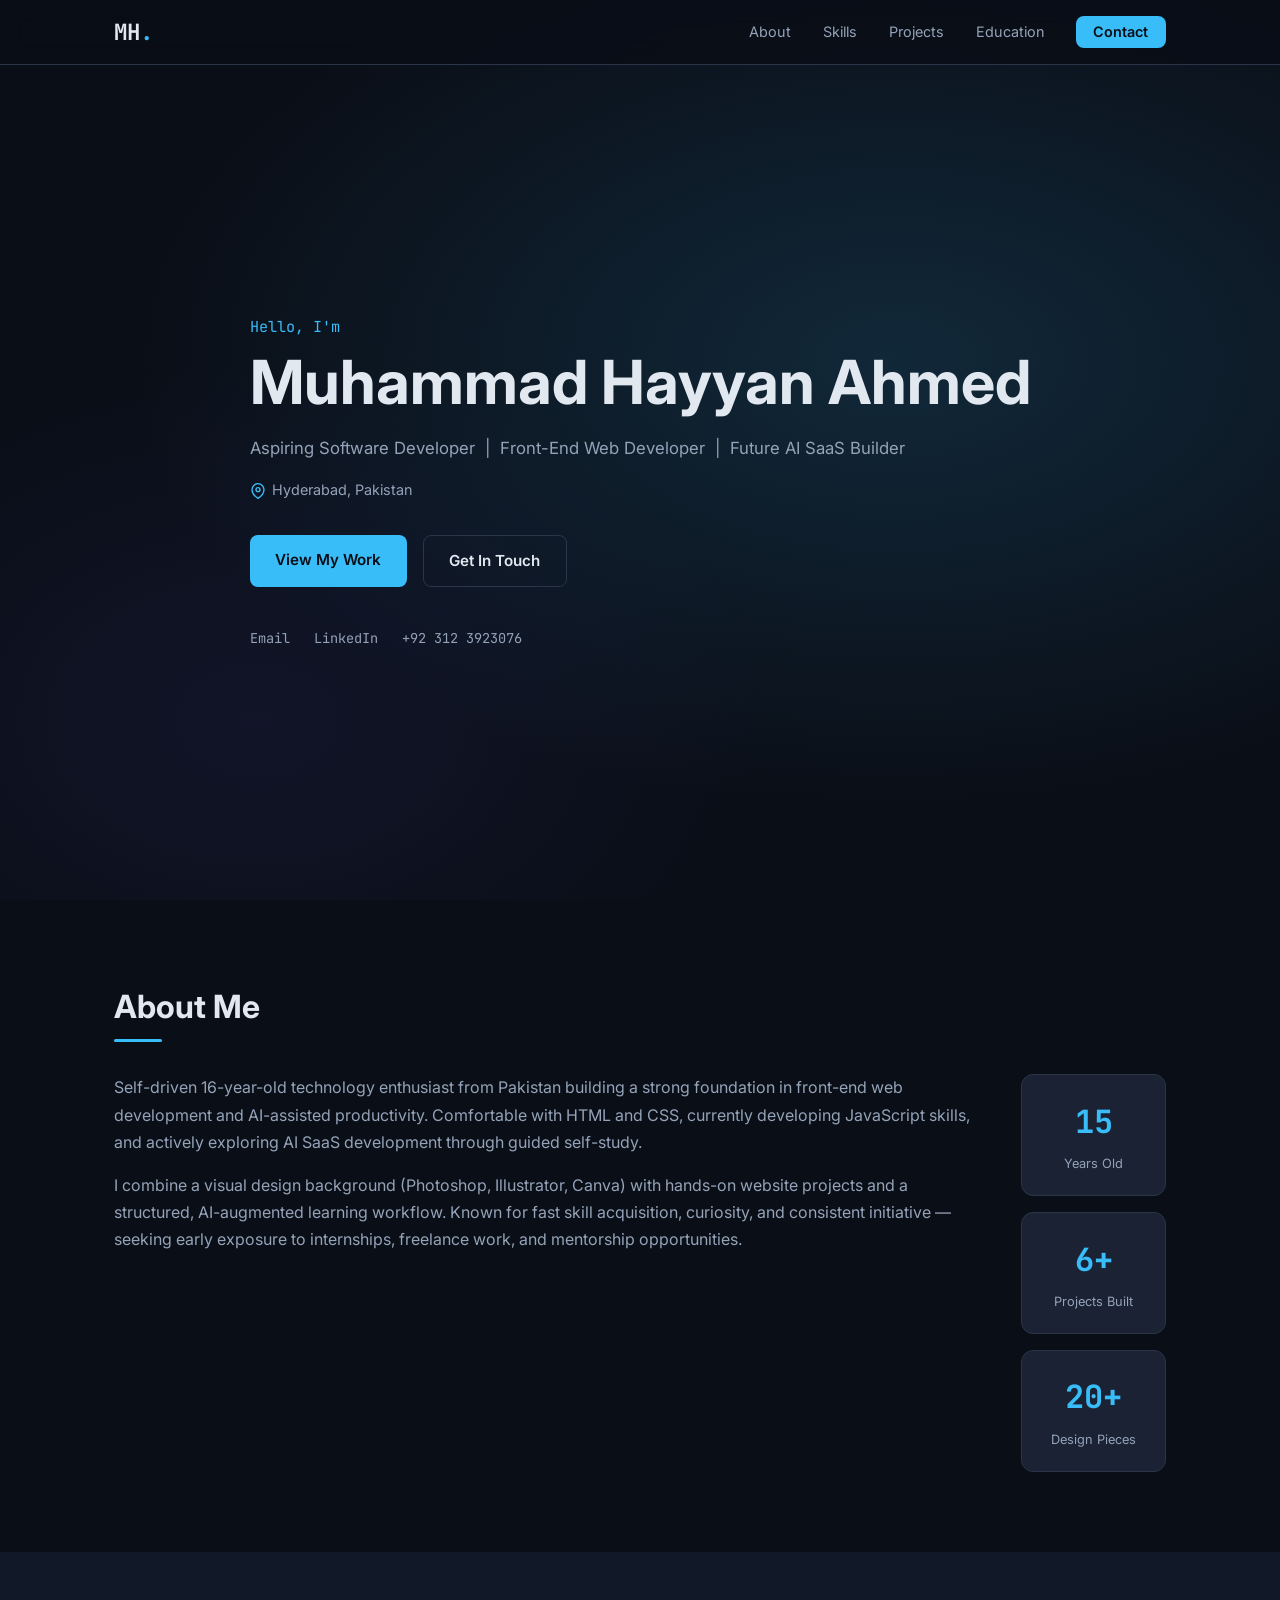
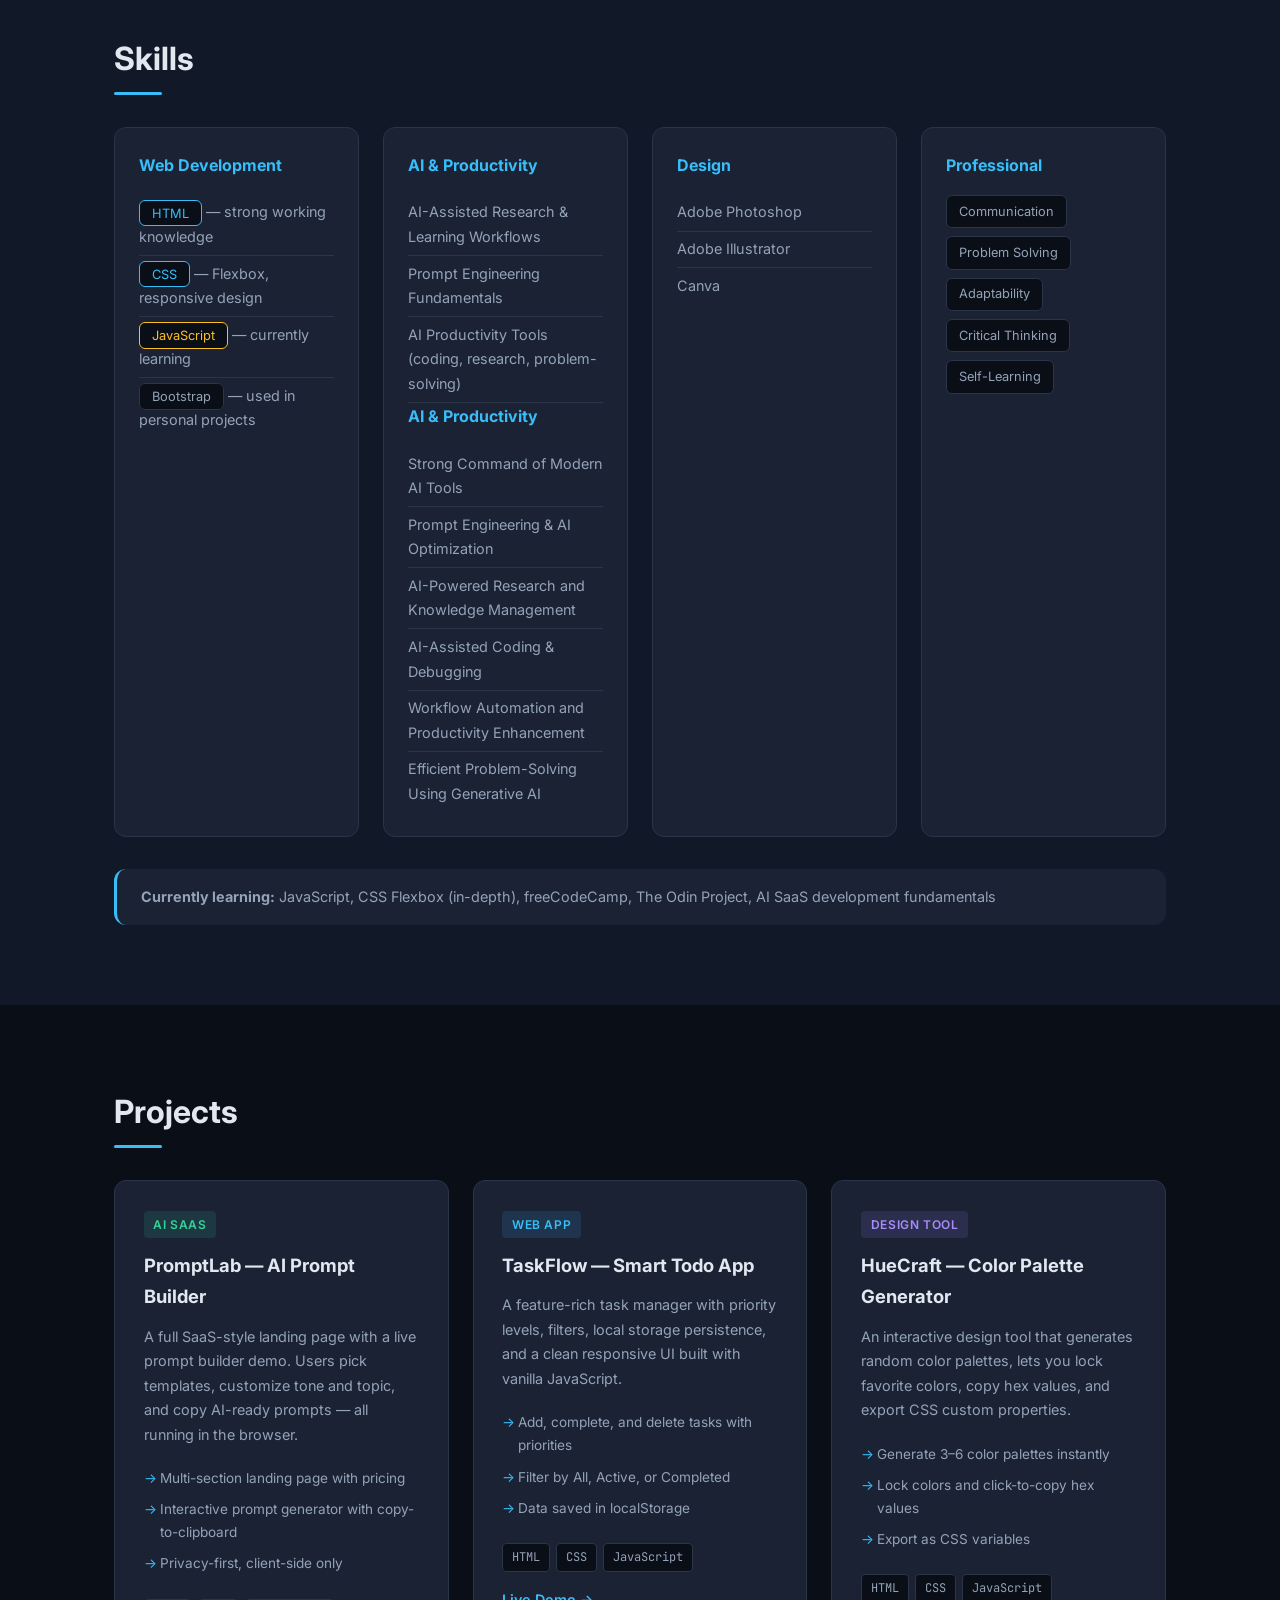
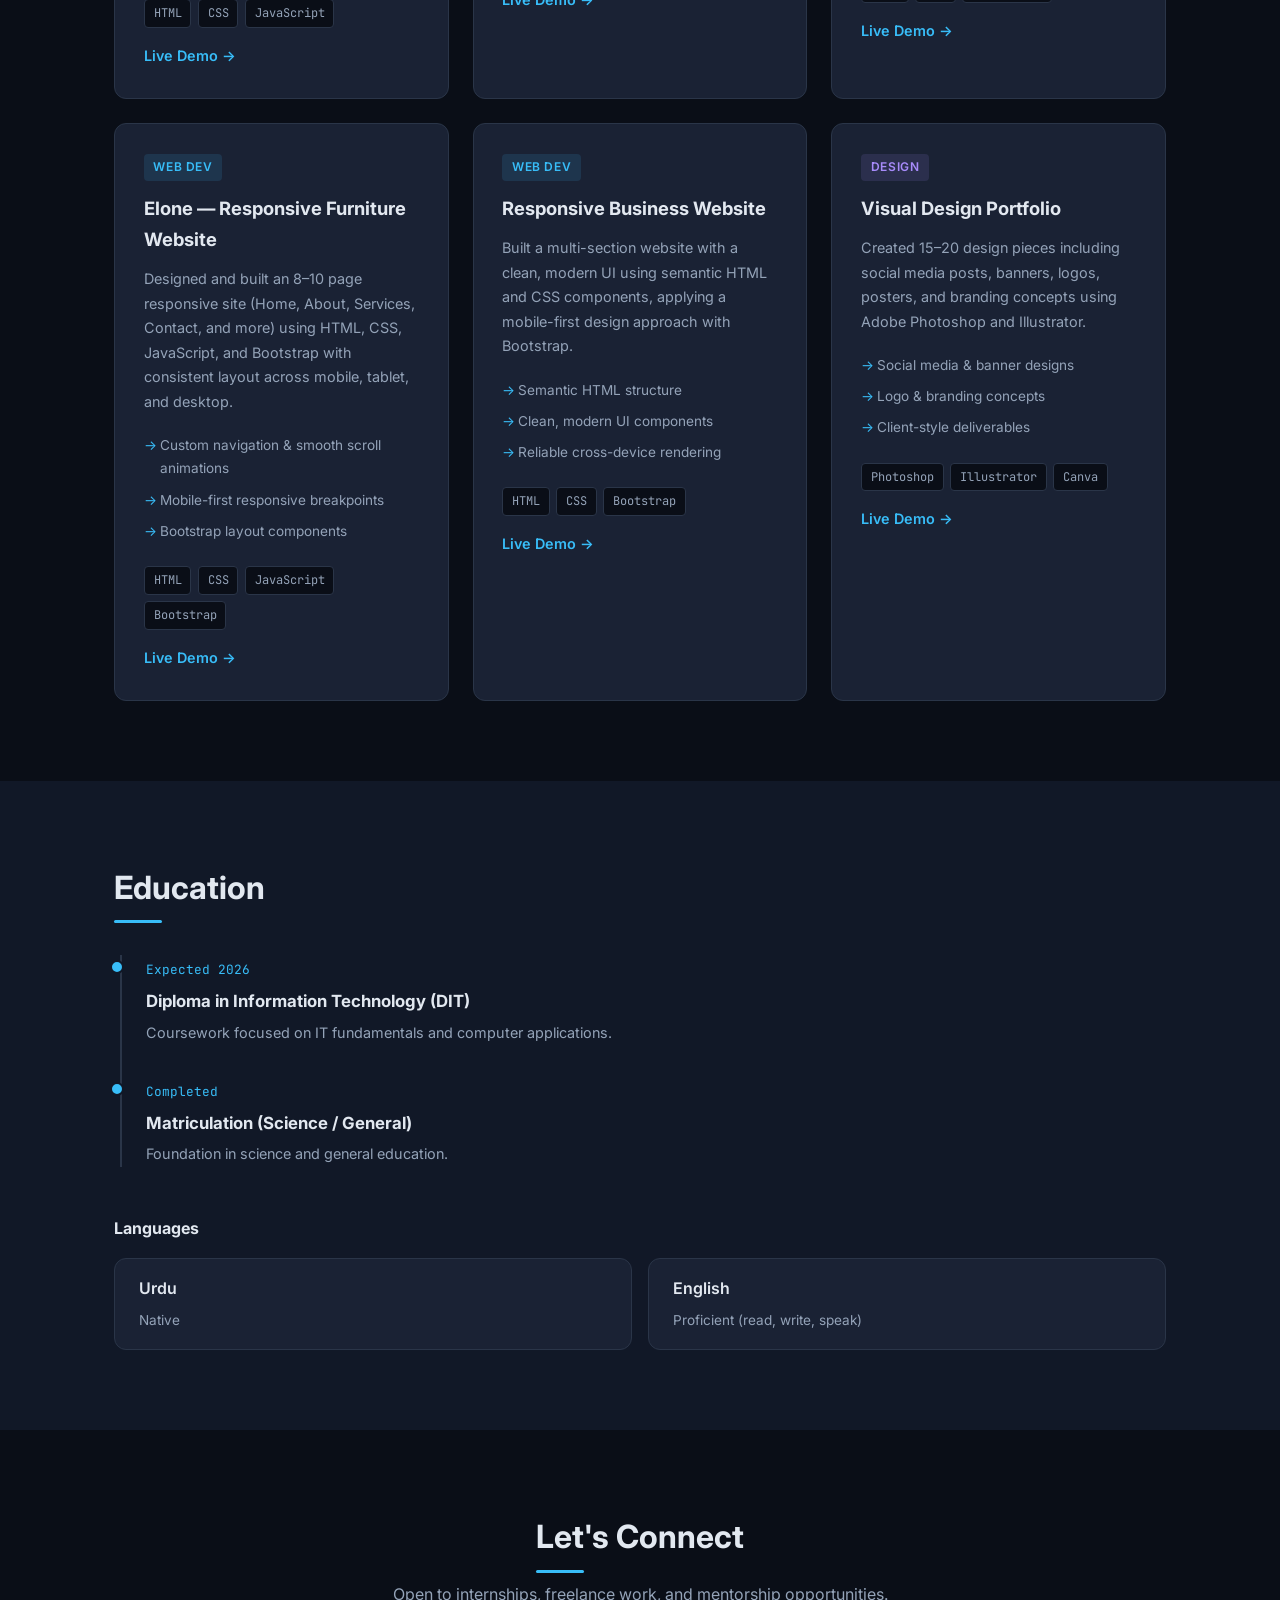
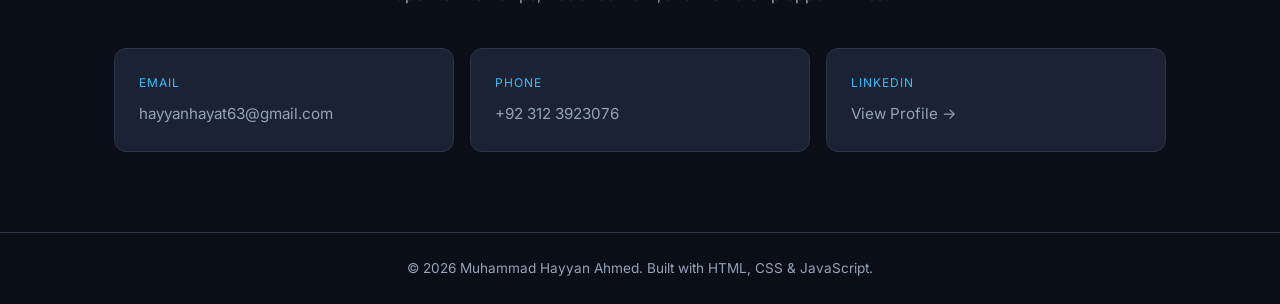
==== commit 3ece7f85: "Update LinkedIn profile link and age" ====
--- a/Hayyan.html
+++ b/Hayyan.html
@@ -46,7 +46,7 @@
         </div>
         <div class="hero__social">
           <a href="mailto:hayyanhayat63@gmail.com" aria-label="Email">Email</a>
-          <a href="https://www.linkedin.com/in/hayyan-hayat-a015693a9?utm_source=share_via&utm_content=profile&utm_medium=member_android" target="_blank" rel="noopener" aria-label="LinkedIn">LinkedIn</a>
+          <a href="https://www.linkedin.com/in/hayyan-hayat/" target="_blank" rel="noopener" aria-label="LinkedIn">LinkedIn</a>
           <a href="tel:+923123923076" aria-label="Phone">+92 312 3923076</a>
         </div>
       </div>
@@ -59,7 +59,7 @@
         <div class="about__grid">
           <div class="about__text">
             <p>
-              Self-driven 15-year-old technology enthusiast from Pakistan building a strong foundation in front-end web development and AI-assisted productivity. Comfortable with HTML and CSS, currently developing JavaScript skills, and actively exploring AI SaaS development through guided self-study.
+              Self-driven 16-year-old technology enthusiast from Pakistan building a strong foundation in front-end web development and AI-assisted productivity. Comfortable with HTML and CSS, currently developing JavaScript skills, and actively exploring AI SaaS development through guided self-study.
             </p>
             <p>
               I combine a visual design background (Photoshop, Illustrator, Canva) with hands-on website projects and a structured, AI-augmented learning workflow. Known for fast skill acquisition, curiosity, and consistent initiative — seeking early exposure to internships, freelance work, and mentorship opportunities.
@@ -314,7 +314,7 @@
             <span class="contact-card__label">Phone</span>
             <span class="contact-card__value">+92 312 3923076</span>
           </a>
-          <a href="https://www.linkedin.com/in/hayyan-hayat-a015693a9?utm_source=share_via&utm_content=profile&utm_medium=member_android" target="_blank" rel="noopener" class="contact-card">
+          <a href="https://www.linkedin.com/in/hayyan-hayat/" target="_blank" rel="noopener" class="contact-card">
             <span class="contact-card__label">LinkedIn</span>
             <span class="contact-card__value">View Profile →</span>
           </a>
